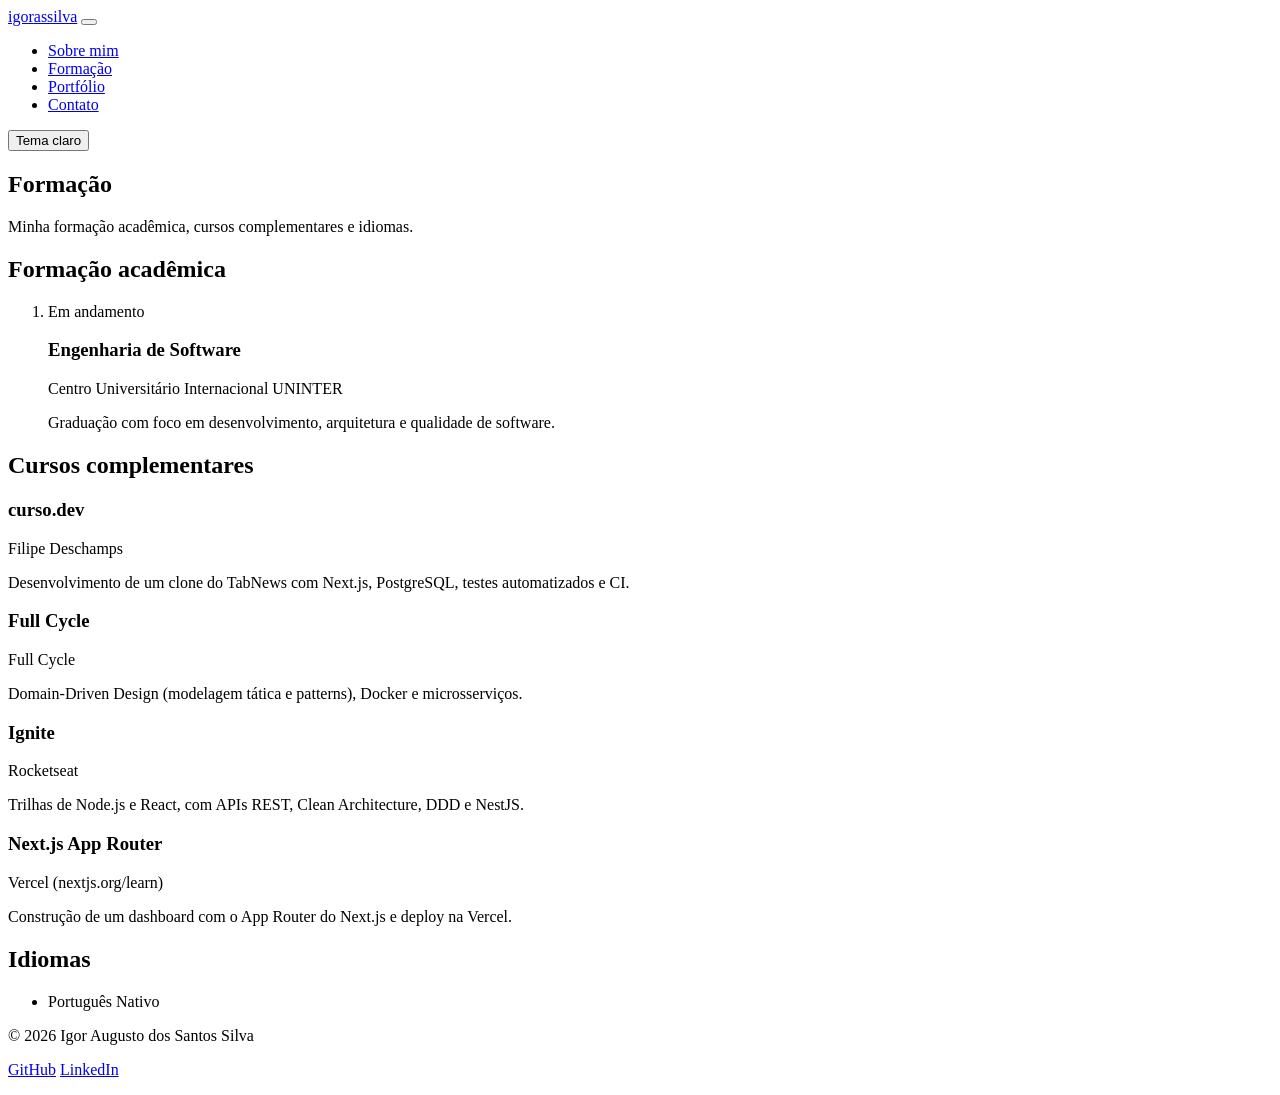
==== formacao.html @ c09bfaa7 "feat: cria estrutura das páginas do portfólio" ====
<!DOCTYPE html>
<html lang="pt-BR">
<head>
    <meta charset="UTF-8">
    <meta name="viewport" content="width=device-width, initial-scale=1.0">
    <meta name="description" content="Formação acadêmica e cursos de Igor Augusto dos Santos Silva.">
    <title>Formação | Igor Augusto</title>
    <link rel="icon" href="img/favicon.svg" type="image/svg+xml">
    <link rel="stylesheet" href="css/estilo.css">
    <script src="js/tema.js"></script>
</head>
<body>
    <!-- Cabeçalho com o menu, igual em todas as páginas -->
    <header class="cabecalho">
        <div class="container cabecalho-conteudo">
            <a href="sobre.html" class="logo">igor<span>assilva</span></a>

            <button class="botao-menu" id="botao-menu" aria-label="Abrir menu" aria-expanded="false" aria-controls="menu">
                <span></span>
                <span></span>
                <span></span>
            </button>

            <nav class="menu" id="menu">
                <ul>
                    <li><a href="sobre.html">Sobre mim</a></li>
                    <li><a href="formacao.html" class="ativo">Formação</a></li>
                    <li><a href="portfolio.html">Portfólio</a></li>
                    <li><a href="contato.html">Contato</a></li>
                </ul>
                <button class="botao-tema" id="botao-tema" aria-label="Alternar tema claro/escuro">
                    <span class="icone-tema" aria-hidden="true"></span>
                    <span class="texto-tema">Tema claro</span>
                </button>
            </nav>
        </div>
    </header>

    <main class="container">
        <section class="titulo-pagina">
            <h1>Formação</h1>
            <p>Minha formação acadêmica, cursos complementares e idiomas.</p>
        </section>

        <section class="bloco">
            <h2>Formação acadêmica</h2>
            <!-- Linha do tempo: cada item é um article dentro da lista -->
            <ol class="linha-tempo">
                <li>
                    <article class="cartao">
                        <span class="periodo">Em andamento</span>
                        <h3>Engenharia de Software</h3>
                        <p class="instituicao">Centro Universitário Internacional UNINTER</p>
                        <p>Graduação com foco em desenvolvimento, arquitetura e qualidade de software.</p>
                    </article>
                </li>
            </ol>
        </section>

        <section class="bloco">
            <h2>Cursos complementares</h2>
            <div class="grade grade-2">
                <article class="cartao">
                    <h3>curso.dev</h3>
                    <p class="instituicao">Filipe Deschamps</p>
                    <p>Desenvolvimento de um clone do TabNews com Next.js, PostgreSQL, testes automatizados e CI.</p>
                </article>
                <article class="cartao">
                    <h3>Full Cycle</h3>
                    <p class="instituicao">Full Cycle</p>
                    <p>Domain-Driven Design (modelagem tática e patterns), Docker e microsserviços.</p>
                </article>
                <article class="cartao">
                    <h3>Ignite</h3>
                    <p class="instituicao">Rocketseat</p>
                    <p>Trilhas de Node.js e React, com APIs REST, Clean Architecture, DDD e NestJS.</p>
                </article>
                <article class="cartao">
                    <h3>Next.js App Router</h3>
                    <p class="instituicao">Vercel (nextjs.org/learn)</p>
                    <p>Construção de um dashboard com o App Router do Next.js e deploy na Vercel.</p>
                </article>
            </div>
        </section>

        <section class="bloco">
            <h2>Idiomas</h2>
            <ul class="idiomas">
                <li>
                    <span class="idioma-nome">Português</span>
                    <span class="idioma-nivel">Nativo</span>
                </li>
            </ul>
        </section>
    </main>

    <footer class="rodape">
        <div class="container">
            <p>&copy; <span id="ano-atual">2026</span> Igor Augusto dos Santos Silva</p>
            <p>
                <a href="https://github.com/igorassilva" target="_blank" rel="noopener">GitHub</a>
                <a href="https://www.linkedin.com/in/igor-augusto-santos-silva/" target="_blank" rel="noopener">LinkedIn</a>
            </p>
        </div>
    </footer>

    <script src="js/script.js"></script>
</body>
</html>
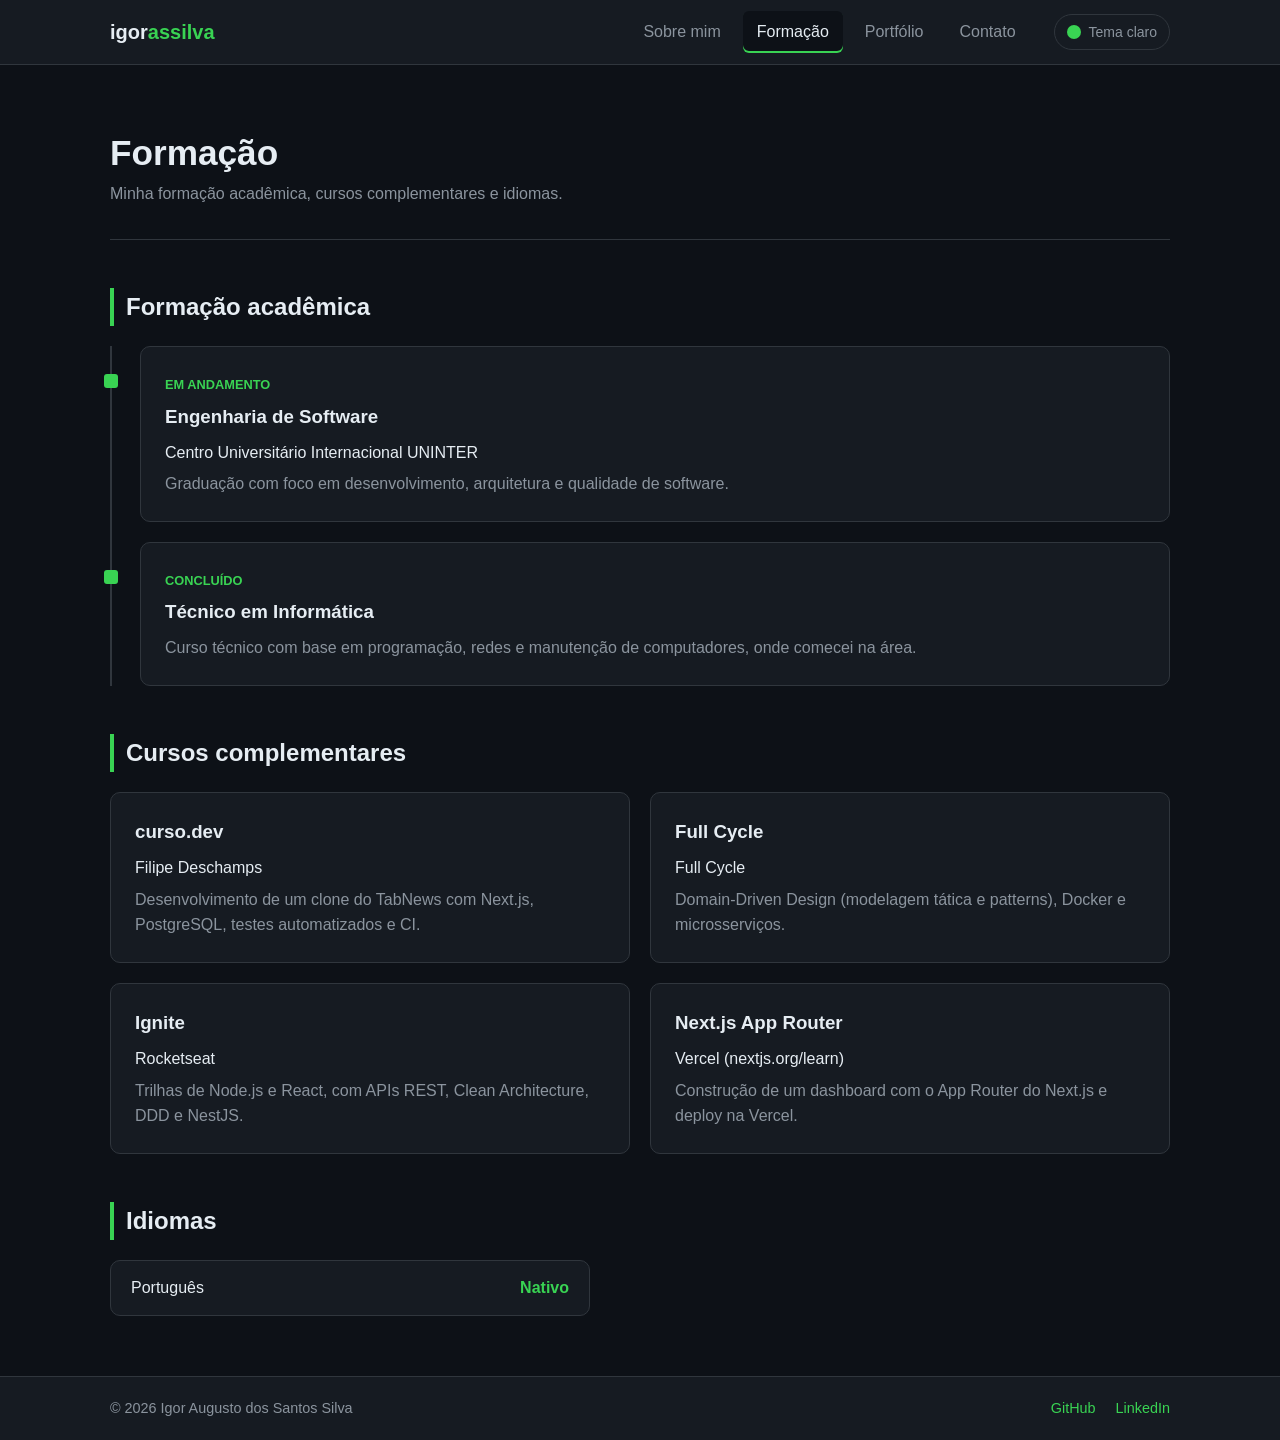
==== commit b1da7ac4: "feat: adiciona curso técnico em informática na formação" ====
--- a/formacao.html
+++ b/formacao.html
@@ -54,6 +54,13 @@
                         <p>Graduação com foco em desenvolvimento, arquitetura e qualidade de software.</p>
                     </article>
                 </li>
+                <li>
+                    <article class="cartao">
+                        <span class="periodo">Concluído</span>
+                        <h3>Técnico em Informática</h3>
+                        <p>Curso técnico com base em programação, redes e manutenção de computadores, onde comecei na área.</p>
+                    </article>
+                </li>
             </ol>
         </section>
 
--- a/css/estilo.css
+++ b/css/estilo.css
@@ -0,0 +1,685 @@
+/* Cores do tema escuro (padrão), inspiradas no gráfico de contribuições do GitHub */
+:root {
+    --fundo: #0d1117;
+    --fundo-cartao: #161b22;
+    --borda: #30363d;
+    --texto: #e6edf3;
+    --texto-suave: #8b949e;
+    --verde-1: #0e4429;
+    --verde-2: #006d32;
+    --verde-3: #26a641;
+    --verde-4: #39d353;
+    --destaque: var(--verde-4);
+    --texto-botao: #0d1117;
+    --erro: #f85149;
+    --sombra: 0 8px 24px rgba(0, 0, 0, 0.4);
+    --raio: 10px;
+}
+
+/* Tema claro, ativado pelo JavaScript ao adicionar a classe no html */
+.tema-claro {
+    --fundo: #f6f8fa;
+    --fundo-cartao: #ffffff;
+    --borda: #d0d7de;
+    --texto: #1f2328;
+    --texto-suave: #59636e;
+    --verde-1: #9be9a8;
+    --verde-2: #40c463;
+    --verde-3: #30a14e;
+    --verde-4: #216e39;
+    --destaque: #1a7f37;
+    --texto-botao: #ffffff;
+    --erro: #cf222e;
+    --sombra: 0 8px 24px rgba(140, 149, 159, 0.2);
+}
+
+* {
+    margin: 0;
+    padding: 0;
+    box-sizing: border-box;
+}
+
+html {
+    scroll-behavior: smooth;
+}
+
+body {
+    font-family: -apple-system, BlinkMacSystemFont, "Segoe UI", Roboto, Helvetica, Arial, sans-serif;
+    background-color: var(--fundo);
+    color: var(--texto);
+    line-height: 1.6;
+    min-height: 100vh;
+    display: flex;
+    flex-direction: column;
+    transition: background-color 0.3s, color 0.3s;
+}
+
+main {
+    flex: 1;
+    padding-top: 40px;
+    padding-bottom: 60px;
+}
+
+a {
+    color: var(--destaque);
+    text-decoration: none;
+}
+
+a:hover {
+    text-decoration: underline;
+}
+
+img {
+    max-width: 100%;
+    display: block;
+}
+
+.container {
+    width: 100%;
+    max-width: 1100px;
+    margin: 0 auto;
+    padding-left: 20px;
+    padding-right: 20px;
+}
+
+/* Cabeçalho fixo no topo */
+.cabecalho {
+    position: sticky;
+    top: 0;
+    z-index: 10;
+    background-color: var(--fundo-cartao);
+    border-bottom: 1px solid var(--borda);
+}
+
+.cabecalho-conteudo {
+    display: flex;
+    align-items: center;
+    justify-content: space-between;
+    height: 64px;
+}
+
+.logo {
+    font-size: 1.25rem;
+    font-weight: 700;
+    color: var(--texto);
+}
+
+.logo span {
+    color: var(--destaque);
+}
+
+.logo:hover {
+    text-decoration: none;
+}
+
+.menu {
+    display: flex;
+    align-items: center;
+    gap: 24px;
+}
+
+.menu ul {
+    display: flex;
+    list-style: none;
+    gap: 8px;
+}
+
+.menu a {
+    display: block;
+    padding: 8px 14px;
+    border-radius: 6px;
+    color: var(--texto-suave);
+    font-weight: 500;
+}
+
+.menu a:hover {
+    color: var(--texto);
+    background-color: var(--fundo);
+    text-decoration: none;
+}
+
+/* Link da página atual */
+.menu a.ativo {
+    color: var(--texto);
+    background-color: var(--fundo);
+    box-shadow: inset 0 -2px 0 var(--destaque);
+}
+
+.botao-tema {
+    display: flex;
+    align-items: center;
+    gap: 8px;
+    padding: 6px 12px;
+    border: 1px solid var(--borda);
+    border-radius: 20px;
+    background: transparent;
+    color: var(--texto-suave);
+    font: inherit;
+    font-size: 0.875rem;
+    cursor: pointer;
+}
+
+.botao-tema:hover {
+    color: var(--texto);
+    border-color: var(--destaque);
+}
+
+.icone-tema {
+    width: 14px;
+    height: 14px;
+    border-radius: 50%;
+    background-color: var(--destaque);
+}
+
+/* Botão hambúrguer, só aparece no celular */
+.botao-menu {
+    display: none;
+    flex-direction: column;
+    gap: 5px;
+    padding: 8px;
+    background: transparent;
+    border: none;
+    cursor: pointer;
+}
+
+.botao-menu span {
+    width: 24px;
+    height: 2px;
+    background-color: var(--texto);
+    transition: transform 0.3s, opacity 0.3s;
+}
+
+.botao-menu.aberto span:nth-child(1) {
+    transform: translateY(7px) rotate(45deg);
+}
+
+.botao-menu.aberto span:nth-child(2) {
+    opacity: 0;
+}
+
+.botao-menu.aberto span:nth-child(3) {
+    transform: translateY(-7px) rotate(-45deg);
+}
+
+/* Botões */
+.botao {
+    display: inline-block;
+    padding: 10px 22px;
+    border: 1px solid var(--destaque);
+    border-radius: 6px;
+    background-color: var(--destaque);
+    color: var(--texto-botao);
+    font: inherit;
+    font-weight: 600;
+    cursor: pointer;
+    transition: opacity 0.2s;
+}
+
+.botao:hover {
+    opacity: 0.85;
+    text-decoration: none;
+}
+
+.botao-secundario {
+    background-color: transparent;
+    color: var(--destaque);
+}
+
+/* Sobre mim */
+.destaque {
+    display: grid;
+    grid-template-columns: 1fr auto;
+    align-items: center;
+    gap: 48px;
+    padding: 40px 0;
+}
+
+.saudacao {
+    color: var(--destaque);
+    font-family: Consolas, "Courier New", monospace;
+}
+
+.destaque h1 {
+    font-size: 2.6rem;
+    line-height: 1.2;
+    margin-bottom: 8px;
+}
+
+.cargo {
+    font-size: 1.25rem;
+    color: var(--texto-suave);
+    margin-bottom: 20px;
+}
+
+.acoes {
+    display: flex;
+    flex-wrap: wrap;
+    gap: 12px;
+    margin-top: 28px;
+}
+
+.destaque-foto img {
+    border-radius: 50%;
+    border: 4px solid var(--verde-3);
+    box-shadow: 0 0 0 8px var(--verde-1);
+}
+
+/* Blocos e cartões */
+.titulo-pagina {
+    padding: 20px 0 32px;
+    border-bottom: 1px solid var(--borda);
+    margin-bottom: 32px;
+}
+
+.titulo-pagina h1 {
+    font-size: 2.2rem;
+}
+
+.titulo-pagina p {
+    color: var(--texto-suave);
+}
+
+.bloco {
+    margin-top: 48px;
+}
+
+.bloco h2 {
+    font-size: 1.5rem;
+    margin-bottom: 20px;
+    padding-left: 12px;
+    border-left: 4px solid var(--destaque);
+}
+
+.grade {
+    display: grid;
+    gap: 20px;
+}
+
+.grade-2 {
+    grid-template-columns: repeat(2, 1fr);
+}
+
+.grade-3 {
+    grid-template-columns: repeat(3, 1fr);
+}
+
+.cartao {
+    background-color: var(--fundo-cartao);
+    border: 1px solid var(--borda);
+    border-radius: var(--raio);
+    padding: 24px;
+    transition: border-color 0.2s, transform 0.2s;
+}
+
+.cartao:hover {
+    border-color: var(--verde-3);
+}
+
+.cartao h3 {
+    margin-bottom: 8px;
+}
+
+.cartao p {
+    color: var(--texto-suave);
+}
+
+.cartao-hobby {
+    border-top: 4px solid var(--verde-3);
+}
+
+.tags {
+    display: flex;
+    flex-wrap: wrap;
+    gap: 10px;
+    list-style: none;
+}
+
+.tags li {
+    padding: 6px 14px;
+    border-radius: 20px;
+    background-color: var(--verde-1);
+    color: var(--texto);
+    font-size: 0.9rem;
+}
+
+.tema-claro .tags li {
+    color: #0d1117;
+}
+
+.tags-pequenas {
+    margin: 16px 0;
+    gap: 6px;
+}
+
+.tags-pequenas li {
+    padding: 2px 10px;
+    font-size: 0.8rem;
+}
+
+/* Formação */
+.linha-tempo {
+    list-style: none;
+    border-left: 2px solid var(--borda);
+    padding-left: 28px;
+}
+
+.linha-tempo li {
+    position: relative;
+    margin-bottom: 20px;
+}
+
+.linha-tempo li::before {
+    content: "";
+    position: absolute;
+    left: -36px;
+    top: 28px;
+    width: 14px;
+    height: 14px;
+    border-radius: 3px;
+    background-color: var(--verde-4);
+}
+
+.periodo {
+    display: inline-block;
+    font-size: 0.8rem;
+    color: var(--destaque);
+    font-weight: 600;
+    text-transform: uppercase;
+    margin-bottom: 6px;
+}
+
+.cartao .instituicao {
+    color: var(--texto);
+    font-weight: 500;
+    margin-bottom: 6px;
+}
+
+.idiomas {
+    list-style: none;
+    display: grid;
+    gap: 12px;
+    max-width: 480px;
+}
+
+.idiomas li {
+    display: flex;
+    justify-content: space-between;
+    padding: 14px 20px;
+    background-color: var(--fundo-cartao);
+    border: 1px solid var(--borda);
+    border-radius: var(--raio);
+}
+
+.idioma-nivel {
+    color: var(--destaque);
+    font-weight: 600;
+}
+
+/* Portfólio */
+.filtros {
+    display: flex;
+    flex-wrap: wrap;
+    gap: 10px;
+    margin-bottom: 28px;
+}
+
+.filtro {
+    padding: 6px 16px;
+    border: 1px solid var(--borda);
+    border-radius: 20px;
+    background-color: var(--fundo-cartao);
+    color: var(--texto-suave);
+    font: inherit;
+    cursor: pointer;
+}
+
+.filtro:hover {
+    color: var(--texto);
+}
+
+.filtro.ativo {
+    background-color: var(--destaque);
+    border-color: var(--destaque);
+    color: var(--texto-botao);
+}
+
+.projeto {
+    display: flex;
+    flex-direction: column;
+}
+
+.projeto:hover {
+    transform: translateY(-4px);
+}
+
+/* Classe usada pelo filtro para esconder os projetos */
+.projeto.escondido {
+    display: none;
+}
+
+.links-projeto {
+    display: flex;
+    gap: 16px;
+    margin-top: auto;
+    font-weight: 600;
+}
+
+.mais-projetos {
+    margin-top: 36px;
+    text-align: center;
+    color: var(--texto-suave);
+}
+
+/* Contato */
+.contato {
+    display: grid;
+    grid-template-columns: 2fr 1fr;
+    gap: 24px;
+    align-items: start;
+}
+
+.campo {
+    margin-bottom: 20px;
+}
+
+.campo label {
+    display: block;
+    font-weight: 600;
+    margin-bottom: 6px;
+}
+
+.campo input,
+.campo textarea {
+    width: 100%;
+    padding: 10px 12px;
+    border: 1px solid var(--borda);
+    border-radius: 6px;
+    background-color: var(--fundo);
+    color: var(--texto);
+    font: inherit;
+}
+
+.campo textarea {
+    resize: vertical;
+}
+
+.campo input:focus,
+.campo textarea:focus {
+    outline: none;
+    border-color: var(--destaque);
+    box-shadow: 0 0 0 3px var(--verde-1);
+}
+
+/* Estado de erro aplicado pelo JavaScript */
+.campo.invalido input,
+.campo.invalido textarea {
+    border-color: var(--erro);
+}
+
+.erro {
+    display: block;
+    min-height: 1.2em;
+    margin-top: 4px;
+    color: var(--erro);
+    font-size: 0.85rem;
+}
+
+.redes h2 {
+    font-size: 1.25rem;
+    margin-bottom: 8px;
+}
+
+.redes ul {
+    list-style: none;
+    margin-top: 16px;
+}
+
+.redes li {
+    display: flex;
+    flex-direction: column;
+    padding: 12px 0;
+    border-top: 1px solid var(--borda);
+}
+
+.redes li span {
+    font-weight: 600;
+}
+
+.redes a {
+    word-break: break-all;
+}
+
+/* Modal de confirmação */
+.modal {
+    position: fixed;
+    inset: 0;
+    z-index: 20;
+    display: flex;
+    align-items: center;
+    justify-content: center;
+    padding: 20px;
+    background-color: rgba(1, 4, 9, 0.7);
+}
+
+.modal[hidden] {
+    display: none;
+}
+
+.modal-conteudo {
+    max-width: 420px;
+    padding: 32px;
+    text-align: center;
+    background-color: var(--fundo-cartao);
+    border: 1px solid var(--verde-3);
+    border-radius: var(--raio);
+    box-shadow: var(--sombra);
+}
+
+.modal-conteudo h2 {
+    color: var(--destaque);
+    margin-bottom: 12px;
+}
+
+.modal-conteudo p {
+    color: var(--texto-suave);
+    margin-bottom: 24px;
+}
+
+/* Rodapé */
+.rodape {
+    border-top: 1px solid var(--borda);
+    background-color: var(--fundo-cartao);
+    color: var(--texto-suave);
+    font-size: 0.9rem;
+}
+
+.rodape .container {
+    display: flex;
+    flex-wrap: wrap;
+    justify-content: space-between;
+    gap: 12px;
+    padding-top: 20px;
+    padding-bottom: 20px;
+}
+
+.rodape a {
+    margin-left: 16px;
+}
+
+/* Tablet */
+@media (max-width: 900px) {
+    .grade-3 {
+        grid-template-columns: repeat(2, 1fr);
+    }
+
+    .contato {
+        grid-template-columns: 1fr;
+    }
+}
+
+/* Celular: o menu vira uma lista que abre pelo botão hambúrguer */
+@media (max-width: 720px) {
+    .botao-menu {
+        display: flex;
+    }
+
+    .menu {
+        display: none;
+        position: absolute;
+        top: 64px;
+        left: 0;
+        right: 0;
+        flex-direction: column;
+        align-items: stretch;
+        gap: 12px;
+        padding: 16px 20px 20px;
+        background-color: var(--fundo-cartao);
+        border-bottom: 1px solid var(--borda);
+    }
+
+    .menu.aberto {
+        display: flex;
+    }
+
+    .menu ul {
+        flex-direction: column;
+    }
+
+    .botao-tema {
+        align-self: flex-start;
+    }
+
+    .destaque {
+        grid-template-columns: 1fr;
+        gap: 32px;
+        padding: 20px 0;
+    }
+
+    .destaque-foto {
+        order: -1;
+    }
+
+    .destaque-foto img {
+        width: 160px;
+        height: 160px;
+    }
+
+    .destaque h1 {
+        font-size: 2rem;
+    }
+
+    .grade-2,
+    .grade-3 {
+        grid-template-columns: 1fr;
+    }
+
+    .rodape .container {
+        flex-direction: column;
+        align-items: center;
+        text-align: center;
+    }
+
+    .rodape a {
+        margin: 0 8px;
+    }
+}
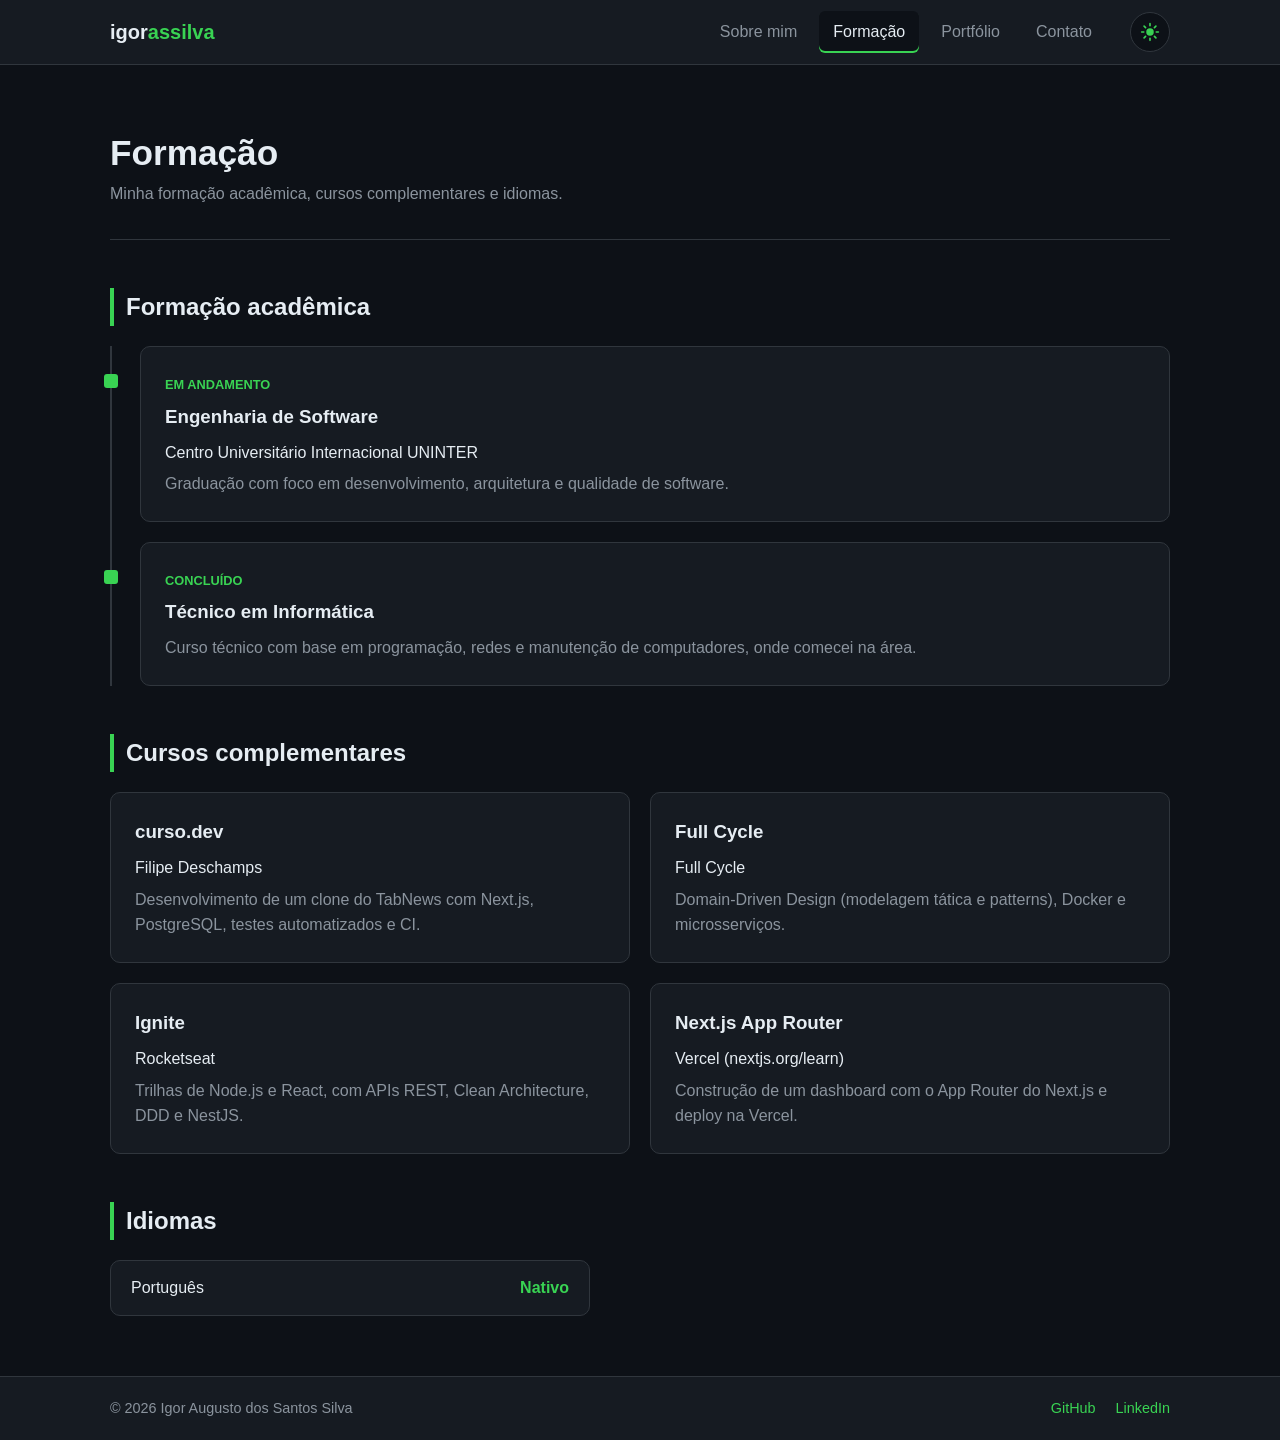
==== commit 86eede75: "feat: troca botão de tema por ícones de sol e lua" ====
--- a/formacao.html
+++ b/formacao.html
@@ -28,9 +28,15 @@
                     <li><a href="portfolio.html">Portfólio</a></li>
                     <li><a href="contato.html">Contato</a></li>
                 </ul>
-                <button class="botao-tema" id="botao-tema" aria-label="Alternar tema claro/escuro">
-                    <span class="icone-tema" aria-hidden="true"></span>
-                    <span class="texto-tema">Tema claro</span>
+                <!-- No tema escuro aparece o sol e no tema claro aparece a lua -->
+                <button class="botao-tema" id="botao-tema" aria-label="Ativar tema claro" title="Ativar tema claro">
+                    <svg class="icone-sol" viewBox="0 0 24 24" width="20" height="20" aria-hidden="true">
+                        <circle cx="12" cy="12" r="4.5" fill="currentColor"/>
+                        <path d="M12 2v2.5M12 19.5V22M2 12h2.5M19.5 12H22M4.9 4.9l1.8 1.8M17.3 17.3l1.8 1.8M4.9 19.1l1.8-1.8M17.3 6.7l1.8-1.8" stroke="currentColor" stroke-width="2" stroke-linecap="round"/>
+                    </svg>
+                    <svg class="icone-lua" viewBox="0 0 24 24" width="20" height="20" aria-hidden="true">
+                        <path d="M20.5 14.5A8.5 8.5 0 0 1 9.5 3.5a8.5 8.5 0 1 0 11 11z" fill="currentColor"/>
+                    </svg>
                 </button>
             </nav>
         </div>
--- a/css/estilo.css
+++ b/css/estilo.css
@@ -148,27 +148,37 @@
 .botao-tema {
     display: flex;
     align-items: center;
-    gap: 8px;
-    padding: 6px 12px;
+    justify-content: center;
+    width: 40px;
+    height: 40px;
     border: 1px solid var(--borda);
-    border-radius: 20px;
-    background: transparent;
-    color: var(--texto-suave);
-    font: inherit;
-    font-size: 0.875rem;
+    border-radius: 50%;
+    background-color: var(--fundo);
+    color: var(--destaque);
     cursor: pointer;
+    transition: border-color 0.2s, background-color 0.2s, transform 0.3s;
 }
 
 .botao-tema:hover {
-    color: var(--texto);
     border-color: var(--destaque);
-}
-
-.icone-tema {
-    width: 14px;
-    height: 14px;
-    border-radius: 50%;
-    background-color: var(--destaque);
+    background-color: var(--verde-1);
+    transform: rotate(20deg);
+}
+
+.tema-claro .botao-tema:hover {
+    background-color: #dafbe1;
+}
+
+.icone-lua {
+    display: none;
+}
+
+.tema-claro .icone-sol {
+    display: none;
+}
+
+.tema-claro .icone-lua {
+    display: block;
 }
 
 /* Botão hambúrguer, só aparece no celular */
@@ -558,7 +568,9 @@
     align-items: center;
     justify-content: center;
     padding: 20px;
-    background-color: rgba(1, 4, 9, 0.7);
+    background-color: rgba(1, 4, 9, 0.75);
+    backdrop-filter: blur(4px);
+    animation: aparecer 0.2s ease-out;
 }
 
 .modal[hidden] {
@@ -566,23 +578,62 @@
 }
 
 .modal-conteudo {
+    width: 100%;
     max-width: 420px;
-    padding: 32px;
+    padding: 36px 32px 28px;
     text-align: center;
     background-color: var(--fundo-cartao);
-    border: 1px solid var(--verde-3);
+    border: 1px solid var(--borda);
+    border-top: 4px solid var(--verde-3);
     border-radius: var(--raio);
     box-shadow: var(--sombra);
+    animation: subir 0.3s ease-out;
+}
+
+.modal-icone {
+    display: flex;
+    align-items: center;
+    justify-content: center;
+    width: 64px;
+    height: 64px;
+    margin: 0 auto 20px;
+    border-radius: 50%;
+    background-color: var(--verde-1);
+    color: var(--verde-4);
+    box-shadow: 0 0 0 8px rgba(57, 211, 83, 0.1);
+}
+
+.tema-claro .modal-icone {
+    color: var(--destaque);
+    box-shadow: 0 0 0 8px rgba(26, 127, 55, 0.08);
 }
 
 .modal-conteudo h2 {
-    color: var(--destaque);
-    margin-bottom: 12px;
+    font-size: 1.3rem;
+    line-height: 1.3;
+    margin-bottom: 8px;
 }
 
 .modal-conteudo p {
     color: var(--texto-suave);
-    margin-bottom: 24px;
+    margin-bottom: 28px;
+}
+
+.botao-bloco {
+    width: 100%;
+}
+
+@keyframes aparecer {
+    from {
+        opacity: 0;
+    }
+}
+
+@keyframes subir {
+    from {
+        opacity: 0;
+        transform: translateY(16px) scale(0.97);
+    }
 }
 
 /* Rodapé */
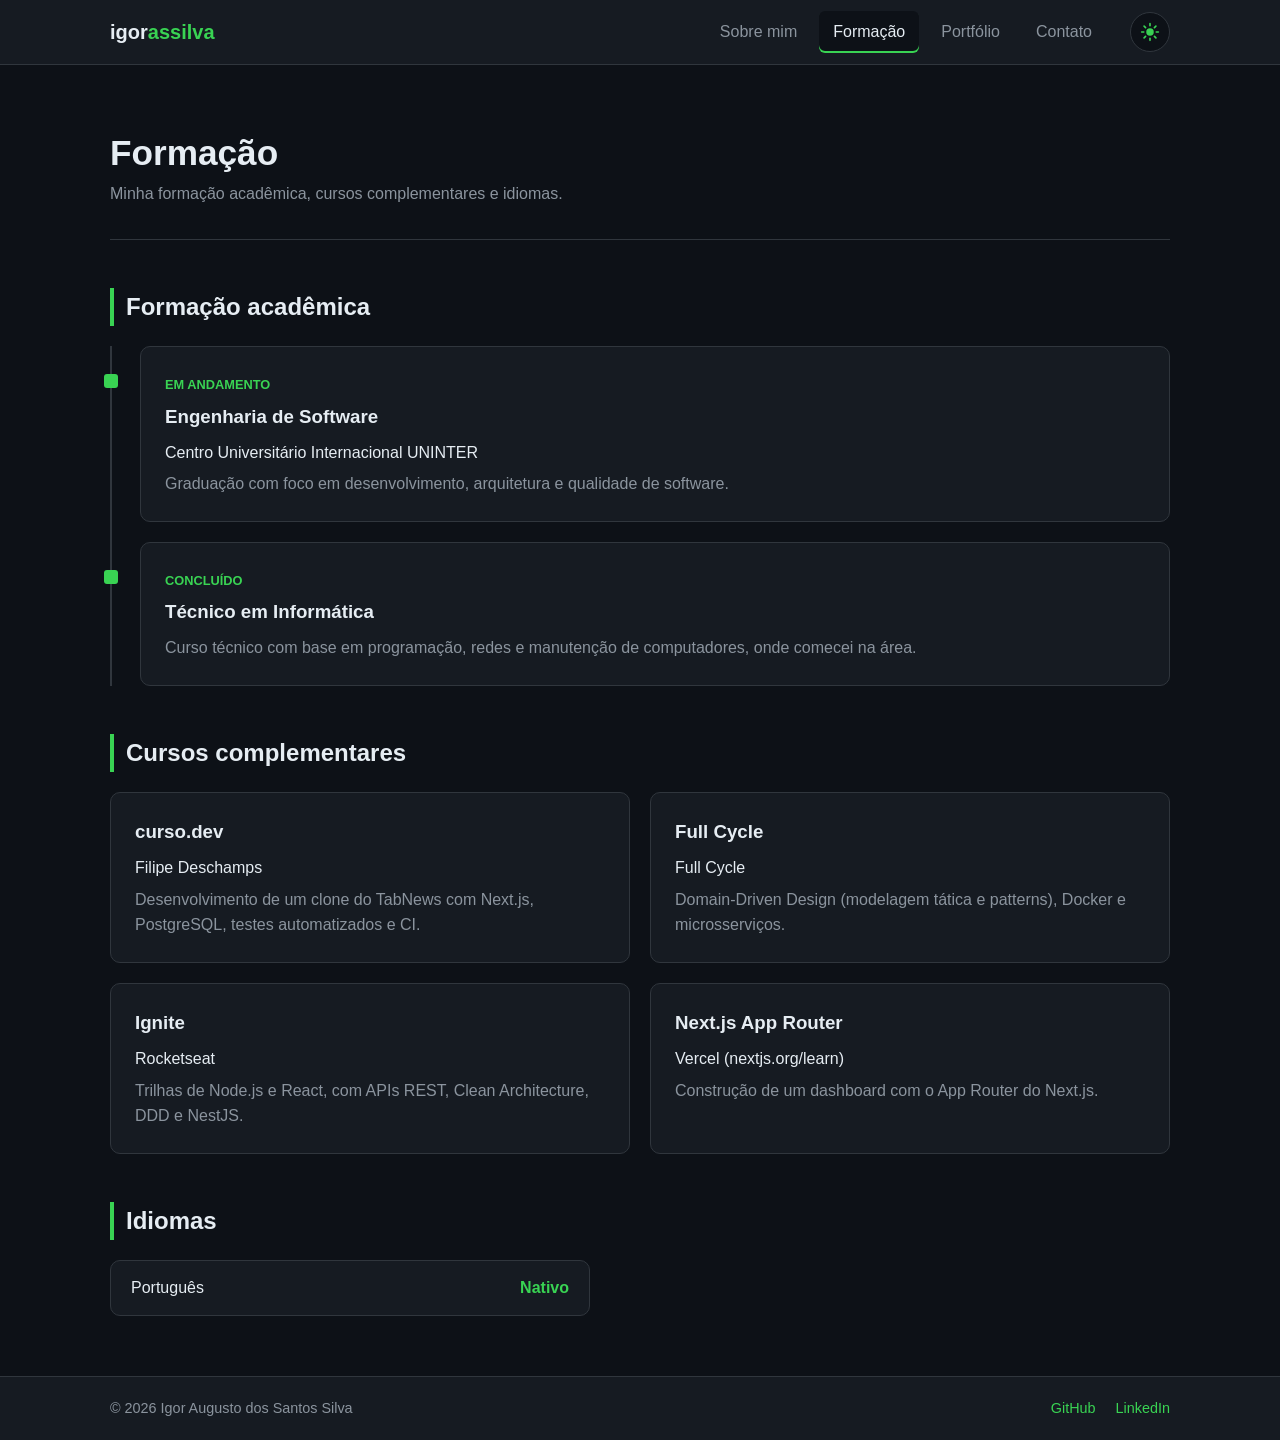
==== commit 9c43d4e2: "fix: remove link quebrado do projeto nextjs-dashboard" ====
--- a/formacao.html
+++ b/formacao.html
@@ -91,7 +91,7 @@
                 <article class="cartao">
                     <h3>Next.js App Router</h3>
                     <p class="instituicao">Vercel (nextjs.org/learn)</p>
-                    <p>Construção de um dashboard com o App Router do Next.js e deploy na Vercel.</p>
+                    <p>Construção de um dashboard com o App Router do Next.js.</p>
                 </article>
             </div>
         </section>
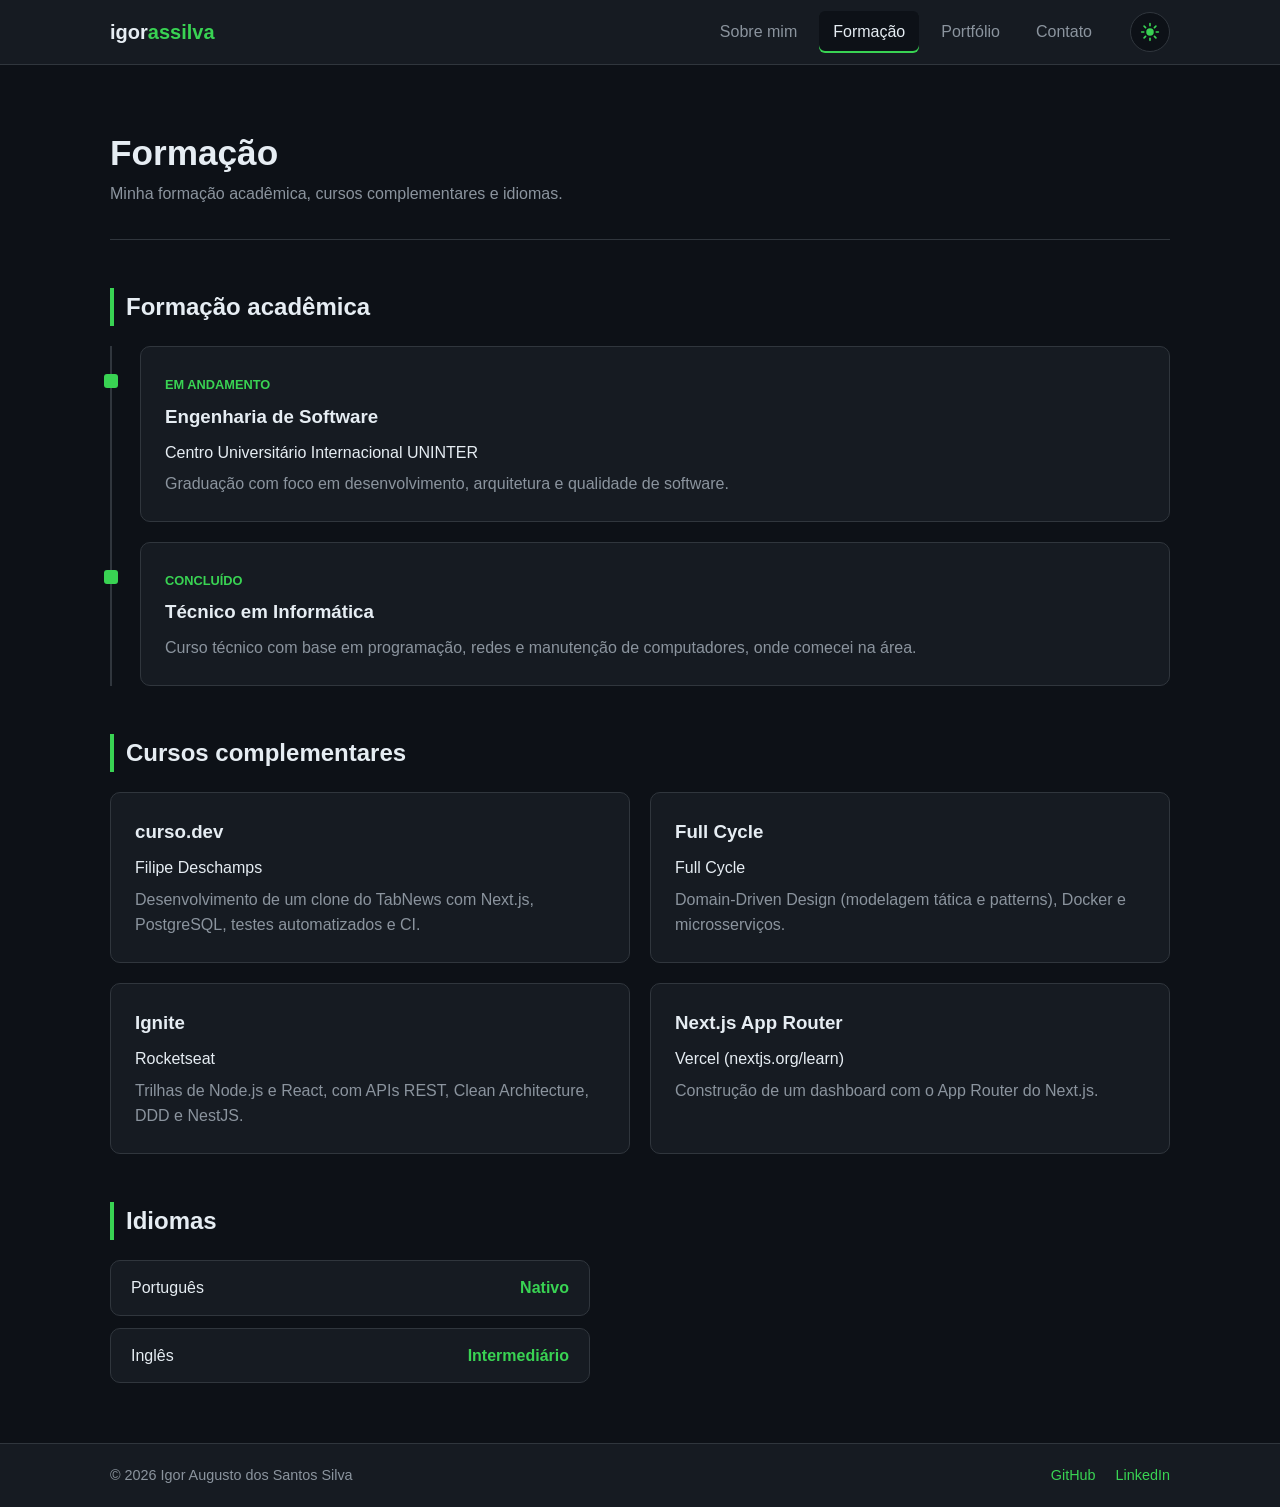
==== commit 9f303d5c: "feat: adiciona inglês intermediário nos idiomas" ====
--- a/formacao.html
+++ b/formacao.html
@@ -103,6 +103,10 @@
                     <span class="idioma-nome">Português</span>
                     <span class="idioma-nivel">Nativo</span>
                 </li>
+                <li>
+                    <span class="idioma-nome">Inglês</span>
+                    <span class="idioma-nivel">Intermediário</span>
+                </li>
             </ul>
         </section>
     </main>
